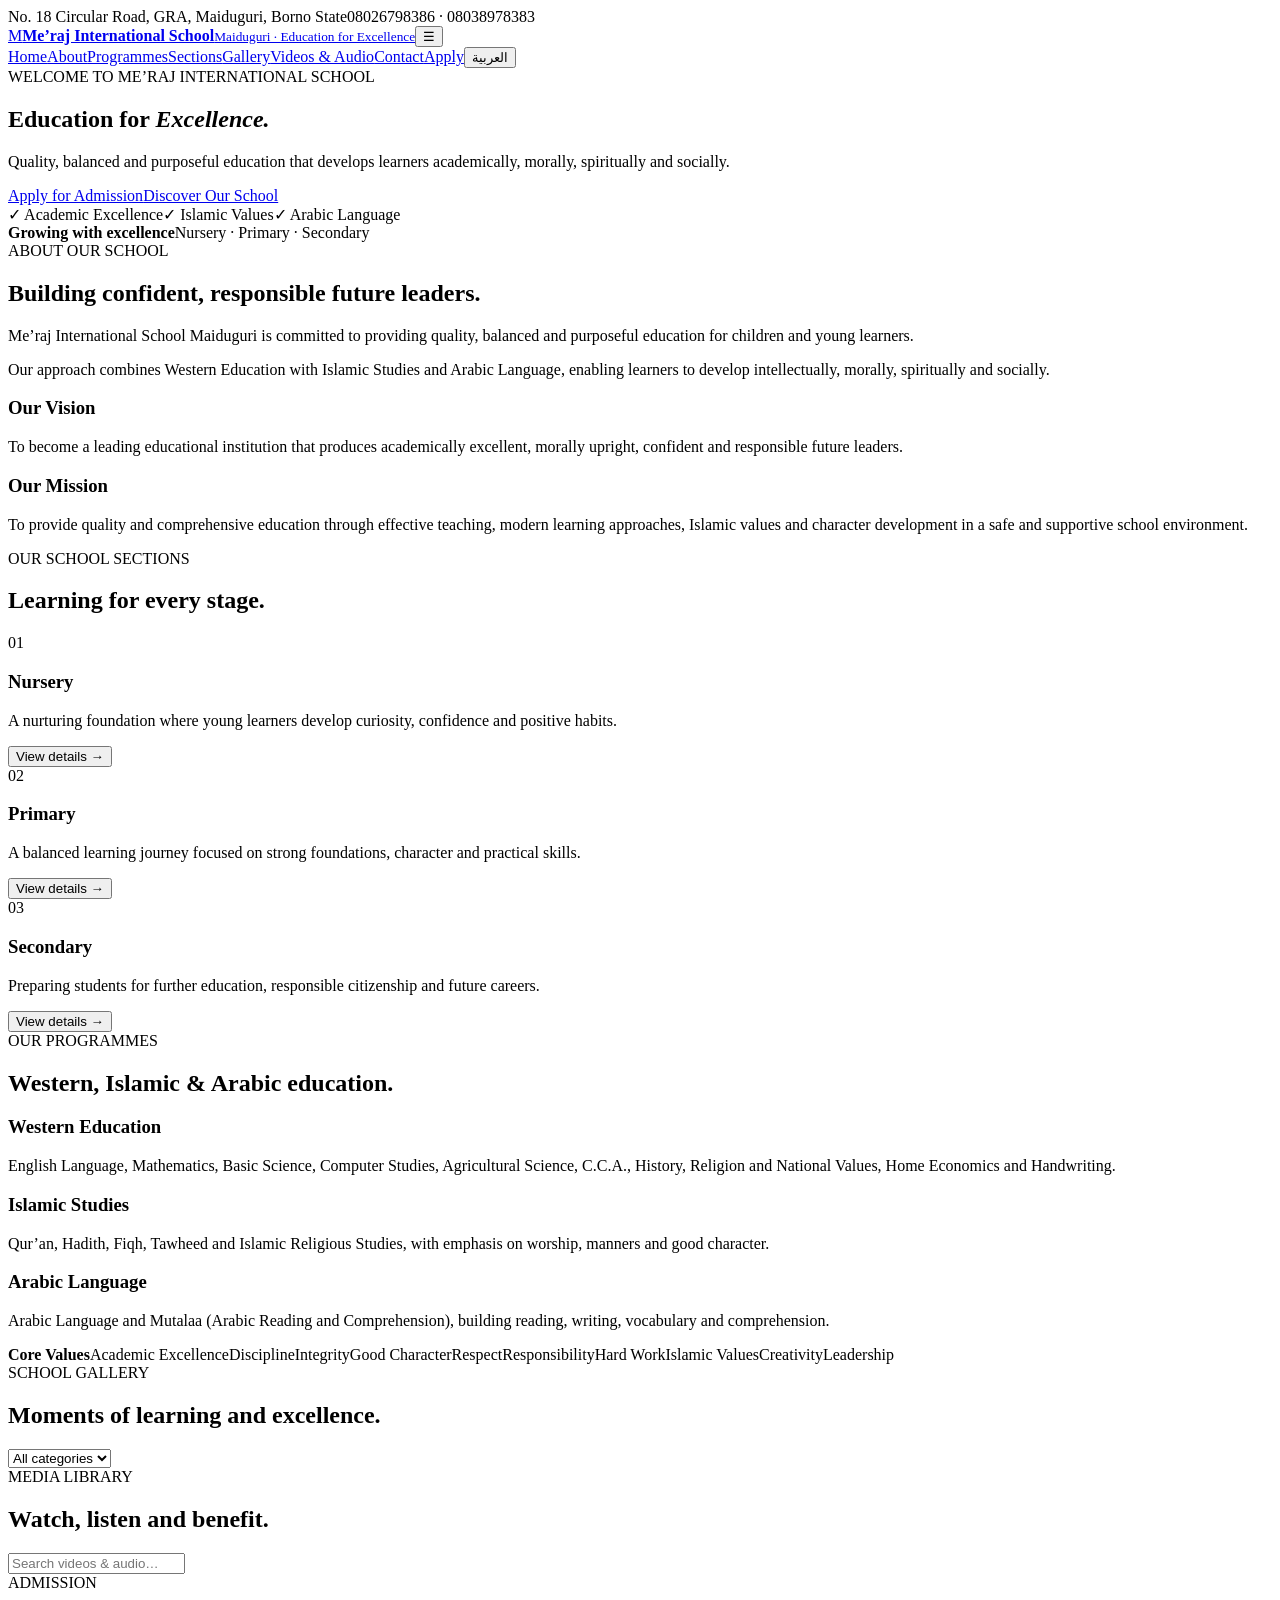
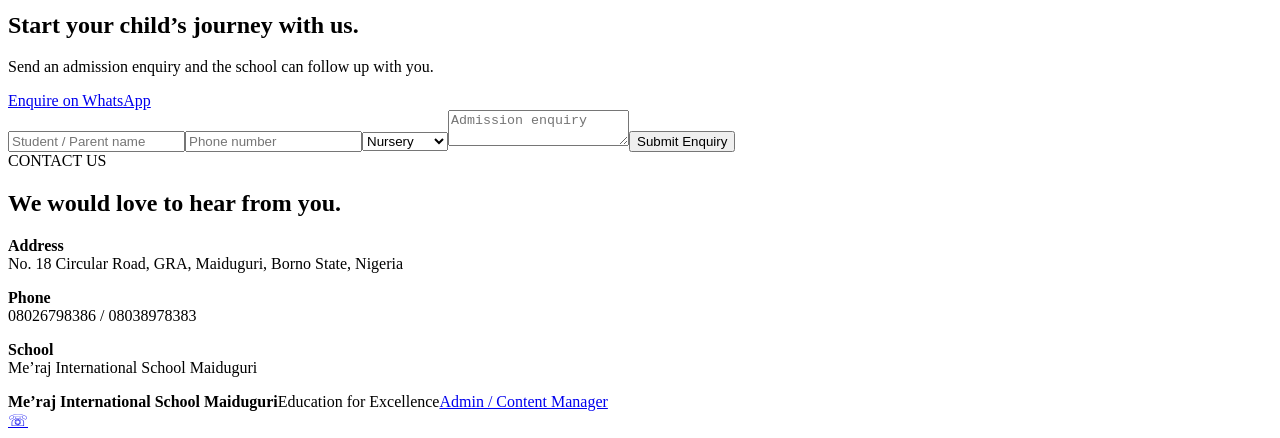
==== index.html @ f5d709a3 "Add files via upload" ====
<!doctype html><html lang="en"><head><meta charset="utf-8"><meta name="viewport" content="width=device-width,initial-scale=1"><meta name="description" content="Me’raj International School Maiduguri — Education for Excellence. Nursery, Primary and Secondary education with Western Education, Islamic Studies and Arabic Language."><meta name="theme-color" content="#0b2a4a"><title>Me’raj International School Maiduguri | Education for Excellence</title><link rel="stylesheet" href="assets/css/style.css"></head><body>
<header class="site-header"><div class="topbar"><div class="container topbar-inner"><span>No. 18 Circular Road, GRA, Maiduguri, Borno State</span><span>08026798386 · 08038978383</span></div></div><nav class="nav container"><a class="brand" href="#home"><span class="brand-mark" id="logoMark">M</span><span><b>Me’raj International School</b><small>Maiduguri · Education for Excellence</small></span></a><button class="menu" aria-label="Menu">☰</button><div class="links"><a href="#home">Home</a><a href="#about">About</a><a href="#programmes">Programmes</a><a href="#sections">Sections</a><a href="#gallery">Gallery</a><a href="#media">Videos & Audio</a><a href="#contact">Contact</a><a class="apply" href="#admission">Apply</a><button id="langBtn" class="lang">العربية</button></div></nav></header>
<main>
<section id="home" class="hero"><div class="container hero-grid"><div><span class="eyebrow">WELCOME TO ME’RAJ INTERNATIONAL SCHOOL</span><h1>Education for <em>Excellence.</em></h1><p>Quality, balanced and purposeful education that develops learners academically, morally, spiritually and socially.</p><div class="hero-actions"><a class="btn primary" href="#admission">Apply for Admission</a><a class="btn ghost" href="#about">Discover Our School</a></div><div class="trust"><span>✓ Academic Excellence</span><span>✓ Islamic Values</span><span>✓ Arabic Language</span></div></div><div class="hero-card"><img src="assets/images/school-anniversary.jpg" alt="Me’raj International School" onerror="this.style.display='none'"><div class="hero-card-bottom"><b>Growing with excellence</b><span>Nursery · Primary · Secondary</span></div></div></div></section>
<section id="about" class="section"><div class="container two"><div><span class="eyebrow">ABOUT OUR SCHOOL</span><h2>Building confident, responsible future leaders.</h2><p>Me’raj International School Maiduguri is committed to providing quality, balanced and purposeful education for children and young learners.</p><p>Our approach combines Western Education with Islamic Studies and Arabic Language, enabling learners to develop intellectually, morally, spiritually and socially.</p></div><div class="info-card"><h3>Our Vision</h3><p>To become a leading educational institution that produces academically excellent, morally upright, confident and responsible future leaders.</p><h3>Our Mission</h3><p>To provide quality and comprehensive education through effective teaching, modern learning approaches, Islamic values and character development in a safe and supportive school environment.</p></div></div></section>
<section id="sections" class="section tinted"><div class="container"><span class="eyebrow">OUR SCHOOL SECTIONS</span><h2>Learning for every stage.</h2><div class="cards"><article><span class="num">01</span><h3>Nursery</h3><p>A nurturing foundation where young learners develop curiosity, confidence and positive habits.</p><button class="textbtn" onclick="openSection('Nursery')">View details →</button></article><article><span class="num">02</span><h3>Primary</h3><p>A balanced learning journey focused on strong foundations, character and practical skills.</p><button class="textbtn" onclick="openSection('Primary')">View details →</button></article><article><span class="num">03</span><h3>Secondary</h3><p>Preparing students for further education, responsible citizenship and future careers.</p><button class="textbtn" onclick="openSection('Secondary')">View details →</button></article></div></div></section>
<section id="programmes" class="section"><div class="container"><span class="eyebrow">OUR PROGRAMMES</span><h2>Western, Islamic & Arabic education.</h2><div class="programme-grid"><div><h3>Western Education</h3><p>English Language, Mathematics, Basic Science, Computer Studies, Agricultural Science, C.C.A., History, Religion and National Values, Home Economics and Handwriting.</p></div><div><h3>Islamic Studies</h3><p>Qur’an, Hadith, Fiqh, Tawheed and Islamic Religious Studies, with emphasis on worship, manners and good character.</p></div><div><h3>Arabic Language</h3><p>Arabic Language and Mutalaa (Arabic Reading and Comprehension), building reading, writing, vocabulary and comprehension.</p></div></div><div class="values"><b>Core Values</b><span>Academic Excellence</span><span>Discipline</span><span>Integrity</span><span>Good Character</span><span>Respect</span><span>Responsibility</span><span>Hard Work</span><span>Islamic Values</span><span>Creativity</span><span>Leadership</span></div></div></section>
<section id="gallery" class="section tinted"><div class="container"><div class="section-head"><div><span class="eyebrow">SCHOOL GALLERY</span><h2>Moments of learning and excellence.</h2></div><select id="galleryFilter"><option value="all">All categories</option><option value="events">Events</option><option value="academic">Academic</option><option value="islamic">Islamic</option></select></div><div id="galleryGrid" class="gallery"></div></div></section>
<section id="media" class="section"><div class="container"><div class="section-head"><div><span class="eyebrow">MEDIA LIBRARY</span><h2>Watch, listen and benefit.</h2></div><input id="mediaSearch" class="search" placeholder="Search videos & audio…"></div><div id="mediaGrid" class="media-grid"></div></div></section>
<section id="admission" class="section dark"><div class="container two"><div><span class="eyebrow light">ADMISSION</span><h2>Start your child’s journey with us.</h2><p>Send an admission enquiry and the school can follow up with you.</p><a class="btn lightbtn" href="https://wa.me/2348026798386?text=Assalamu%20alaikum%2C%20I%20would%20like%20to%20enquire%20about%20admission%20at%20Me%E2%80%99raj%20International%20School." target="_blank">Enquire on WhatsApp</a></div><form id="admissionForm"><input required name="name" placeholder="Student / Parent name"><input required name="phone" placeholder="Phone number"><select name="section"><option>Nursery</option><option>Primary</option><option>Secondary</option></select><textarea name="message" placeholder="Admission enquiry"></textarea><button class="btn primary" type="submit">Submit Enquiry</button><small id="formMsg"></small></form></div></section>
<section id="contact" class="section"><div class="container contact"><div><span class="eyebrow">CONTACT US</span><h2>We would love to hear from you.</h2></div><div class="contact-box"><p><b>Address</b><br>No. 18 Circular Road, GRA, Maiduguri, Borno State, Nigeria</p><p><b>Phone</b><br>08026798386 / 08038978383</p><p><b>School</b><br>Me’raj International School Maiduguri</p></div></div></section>
</main><footer><div class="container"><b>Me’raj International School Maiduguri</b><span>Education for Excellence</span><a href="admin.html">Admin / Content Manager</a></div></footer><a class="wa" href="https://wa.me/2348026798386" target="_blank" aria-label="WhatsApp">☏</a><dialog id="sectionDialog"><div id="sectionContent"></div><button onclick="sectionDialog.close()">Close</button></dialog><script src="assets/js/app.js"></script></body></html>
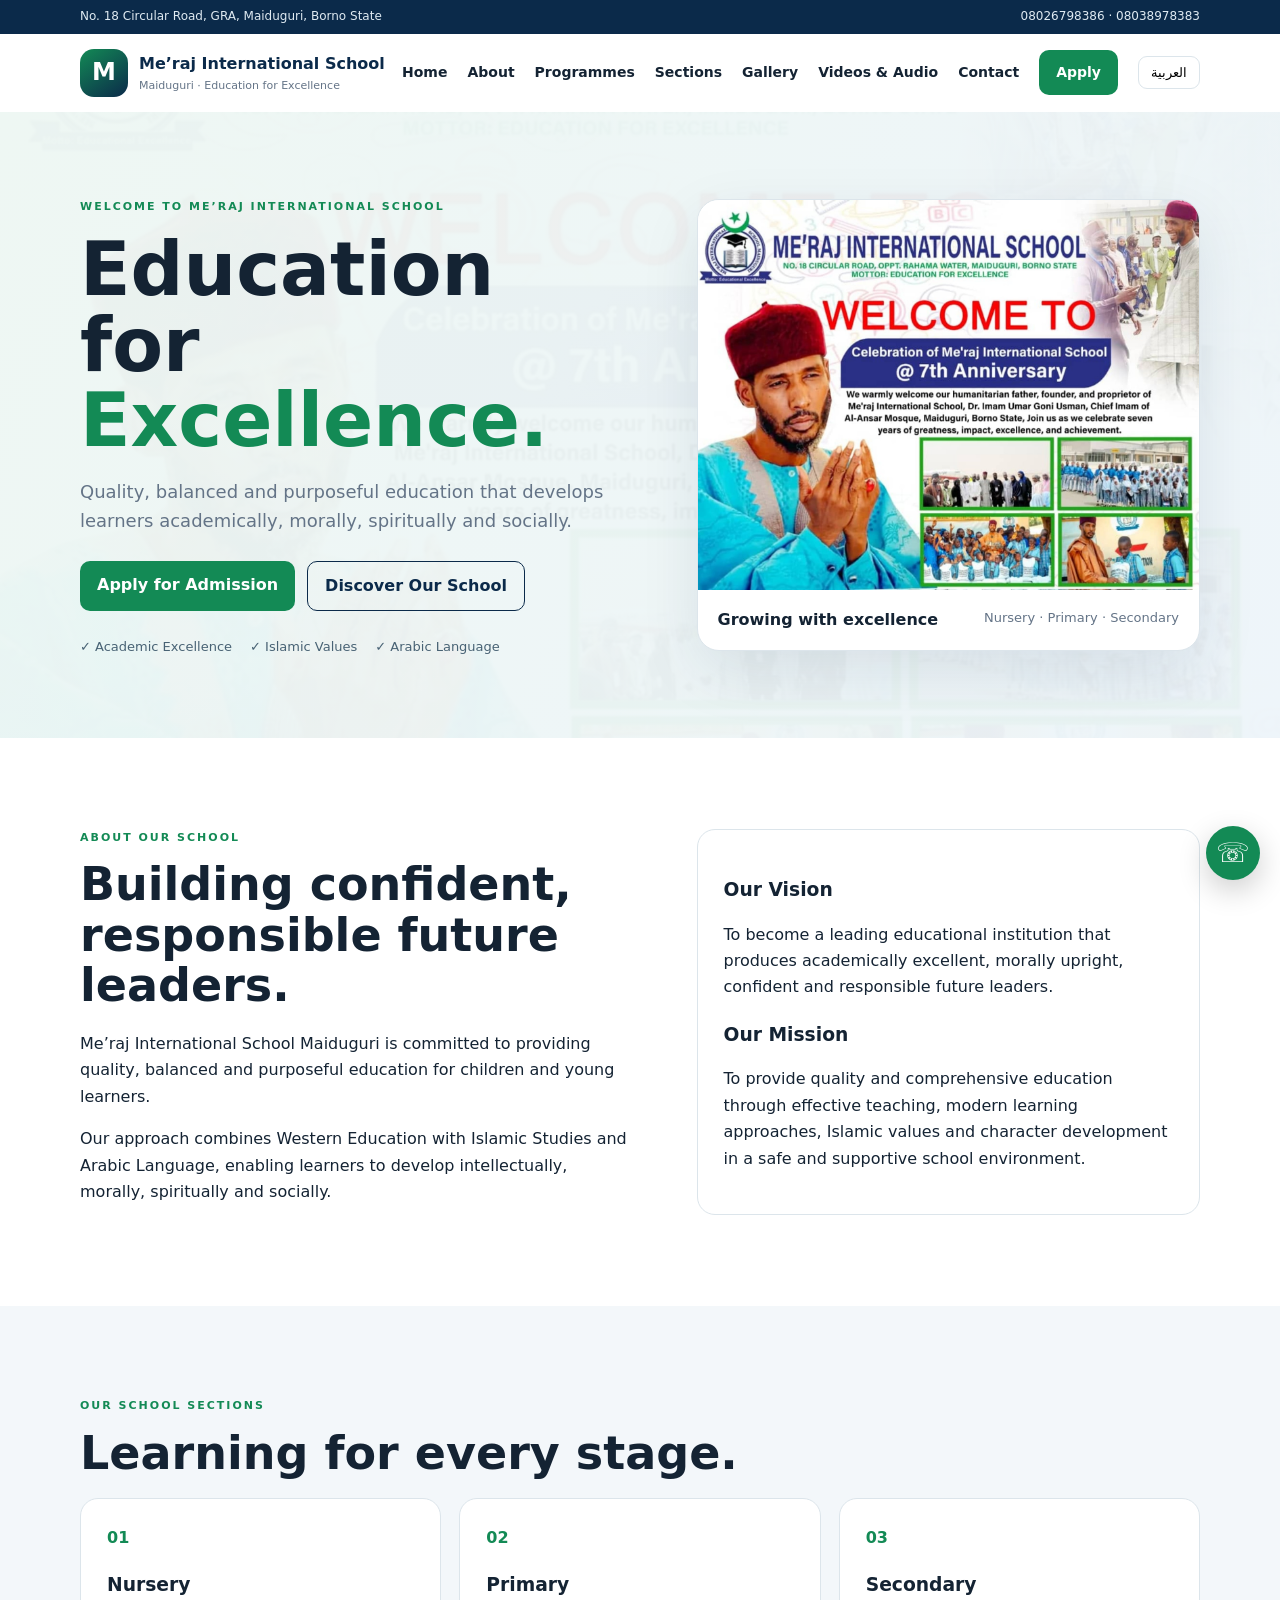
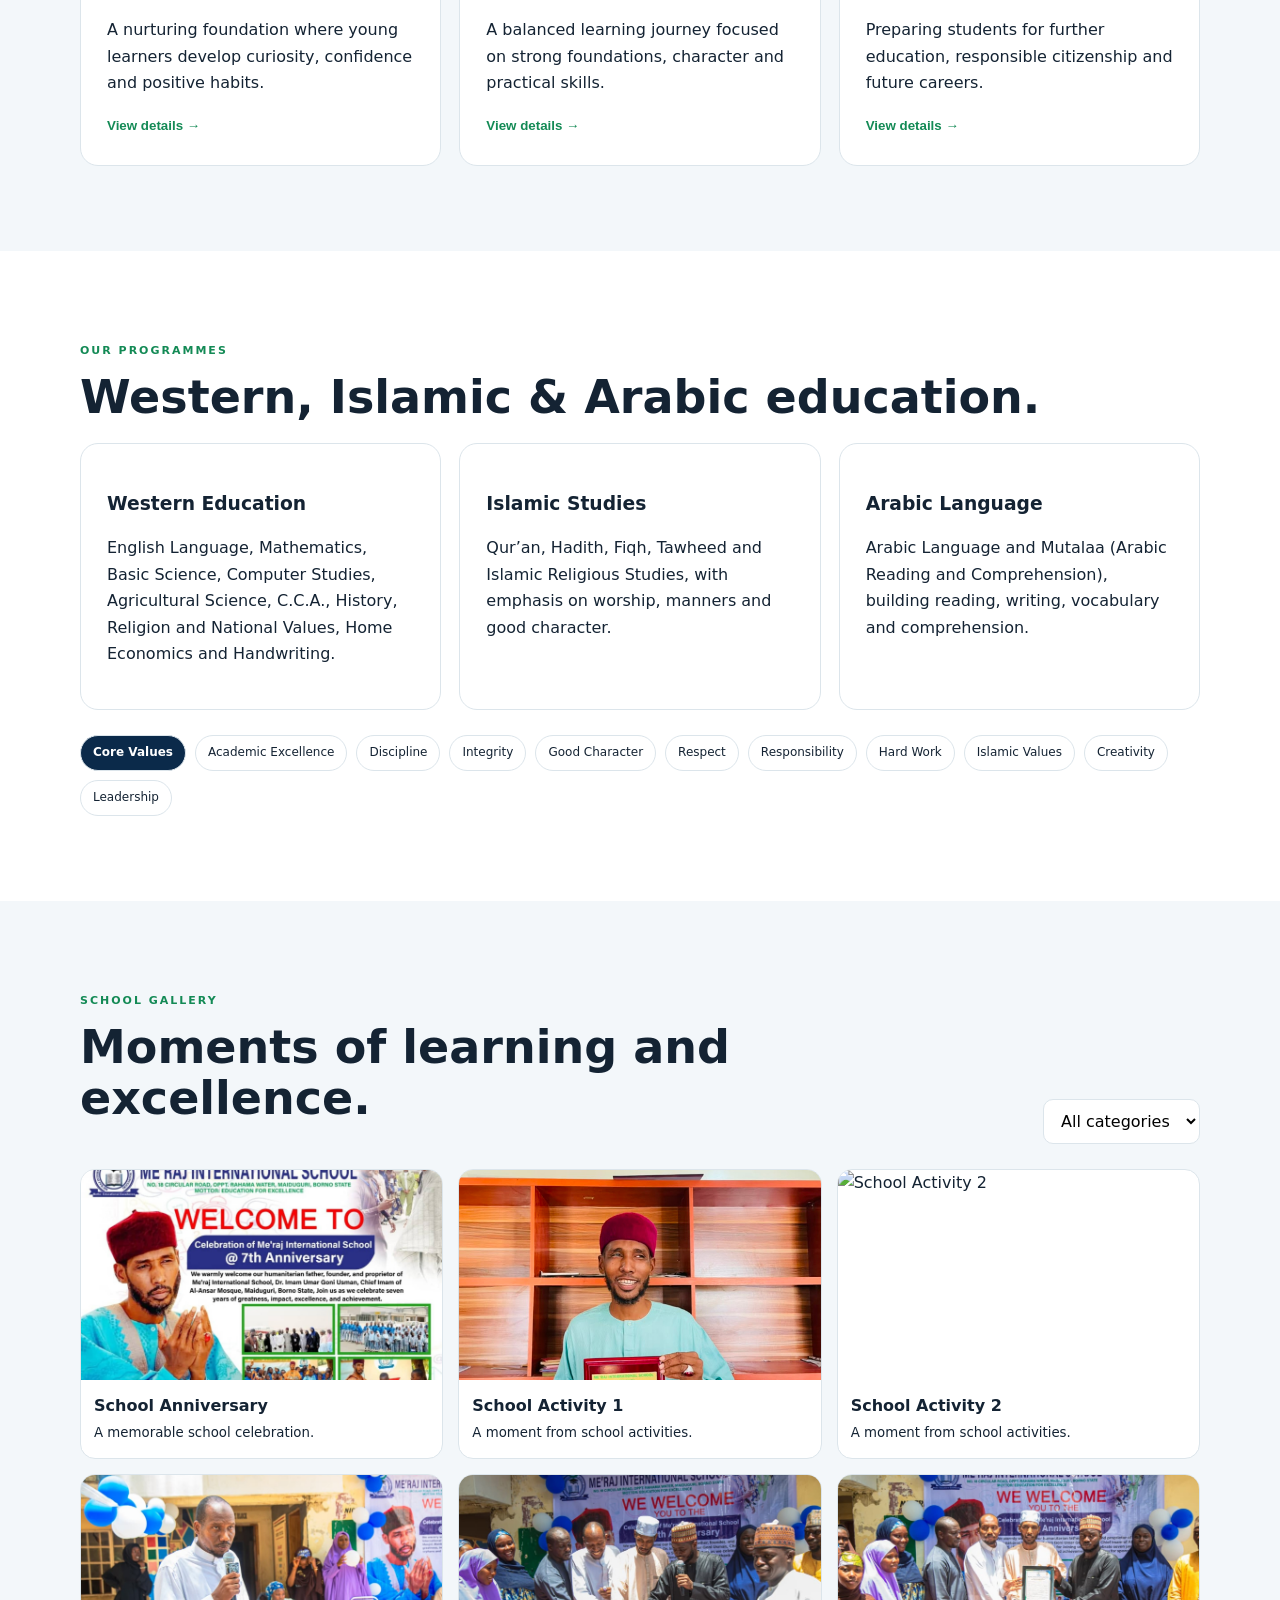
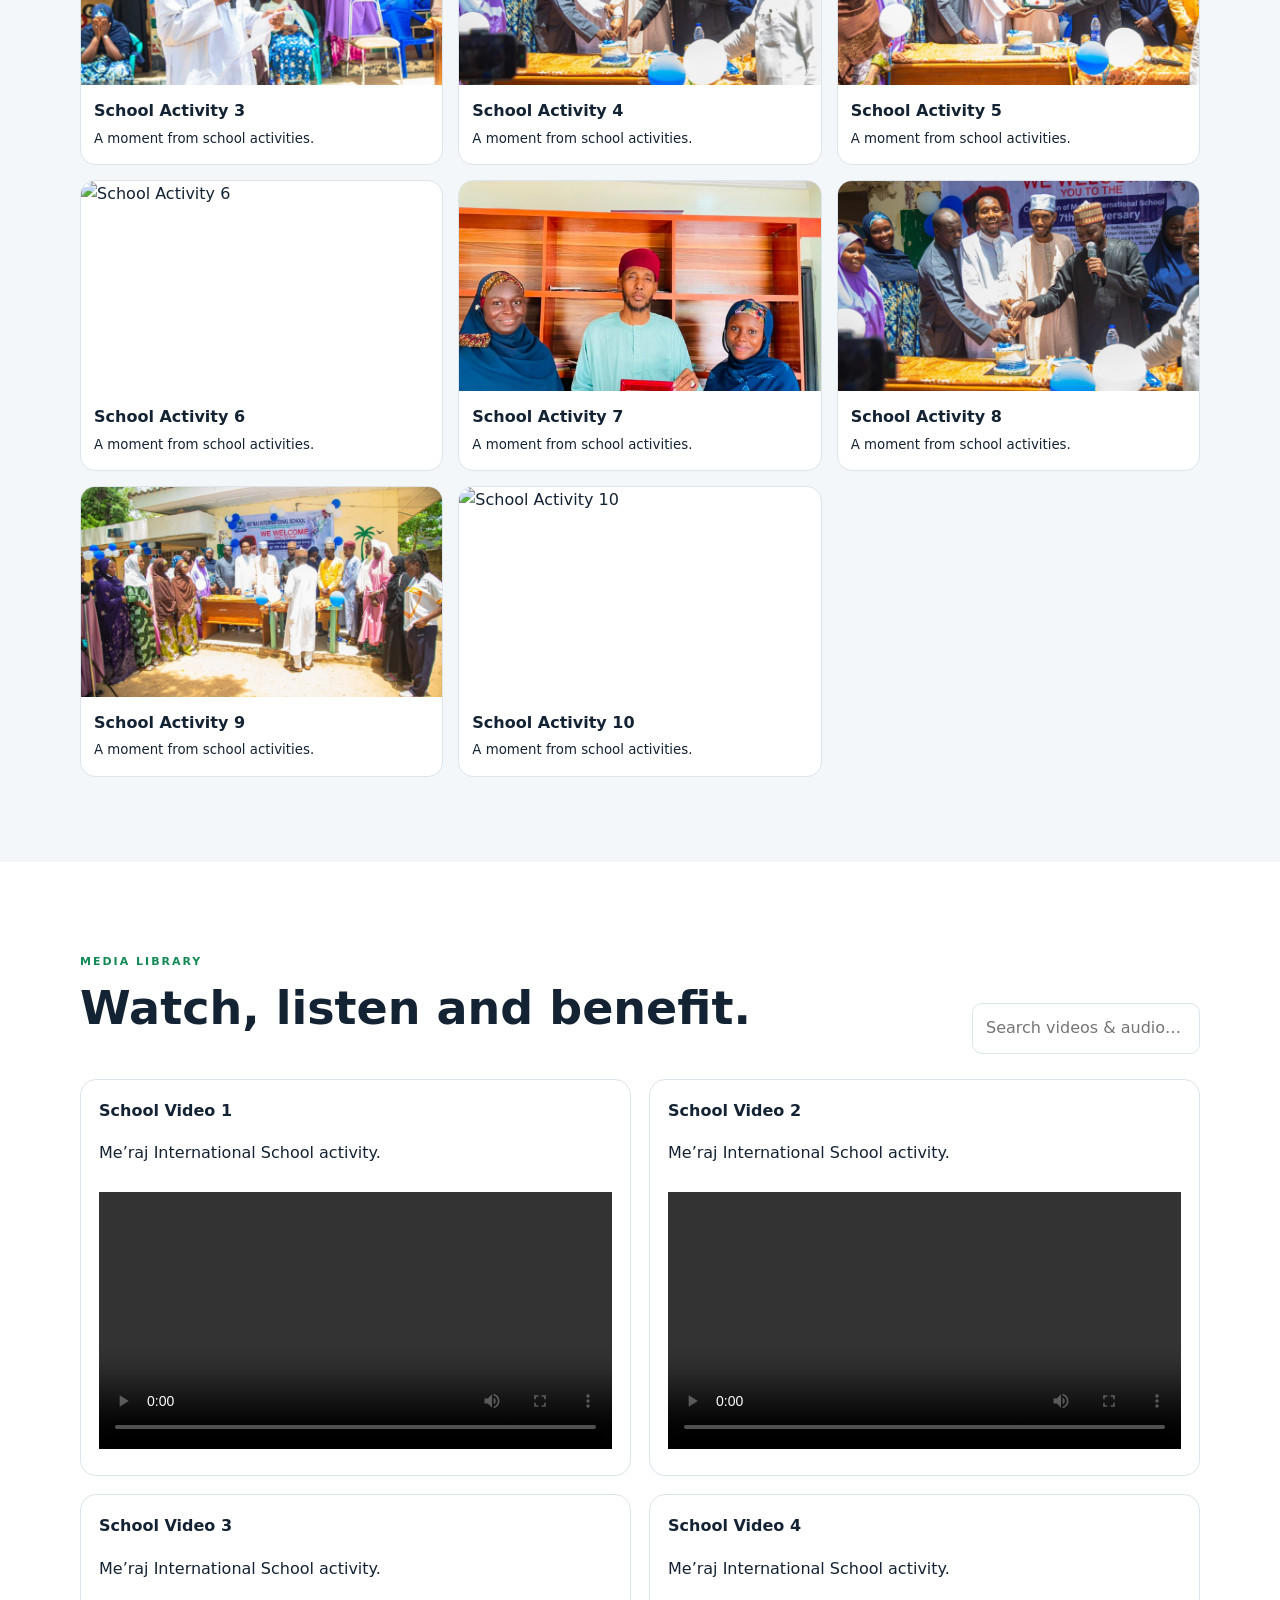
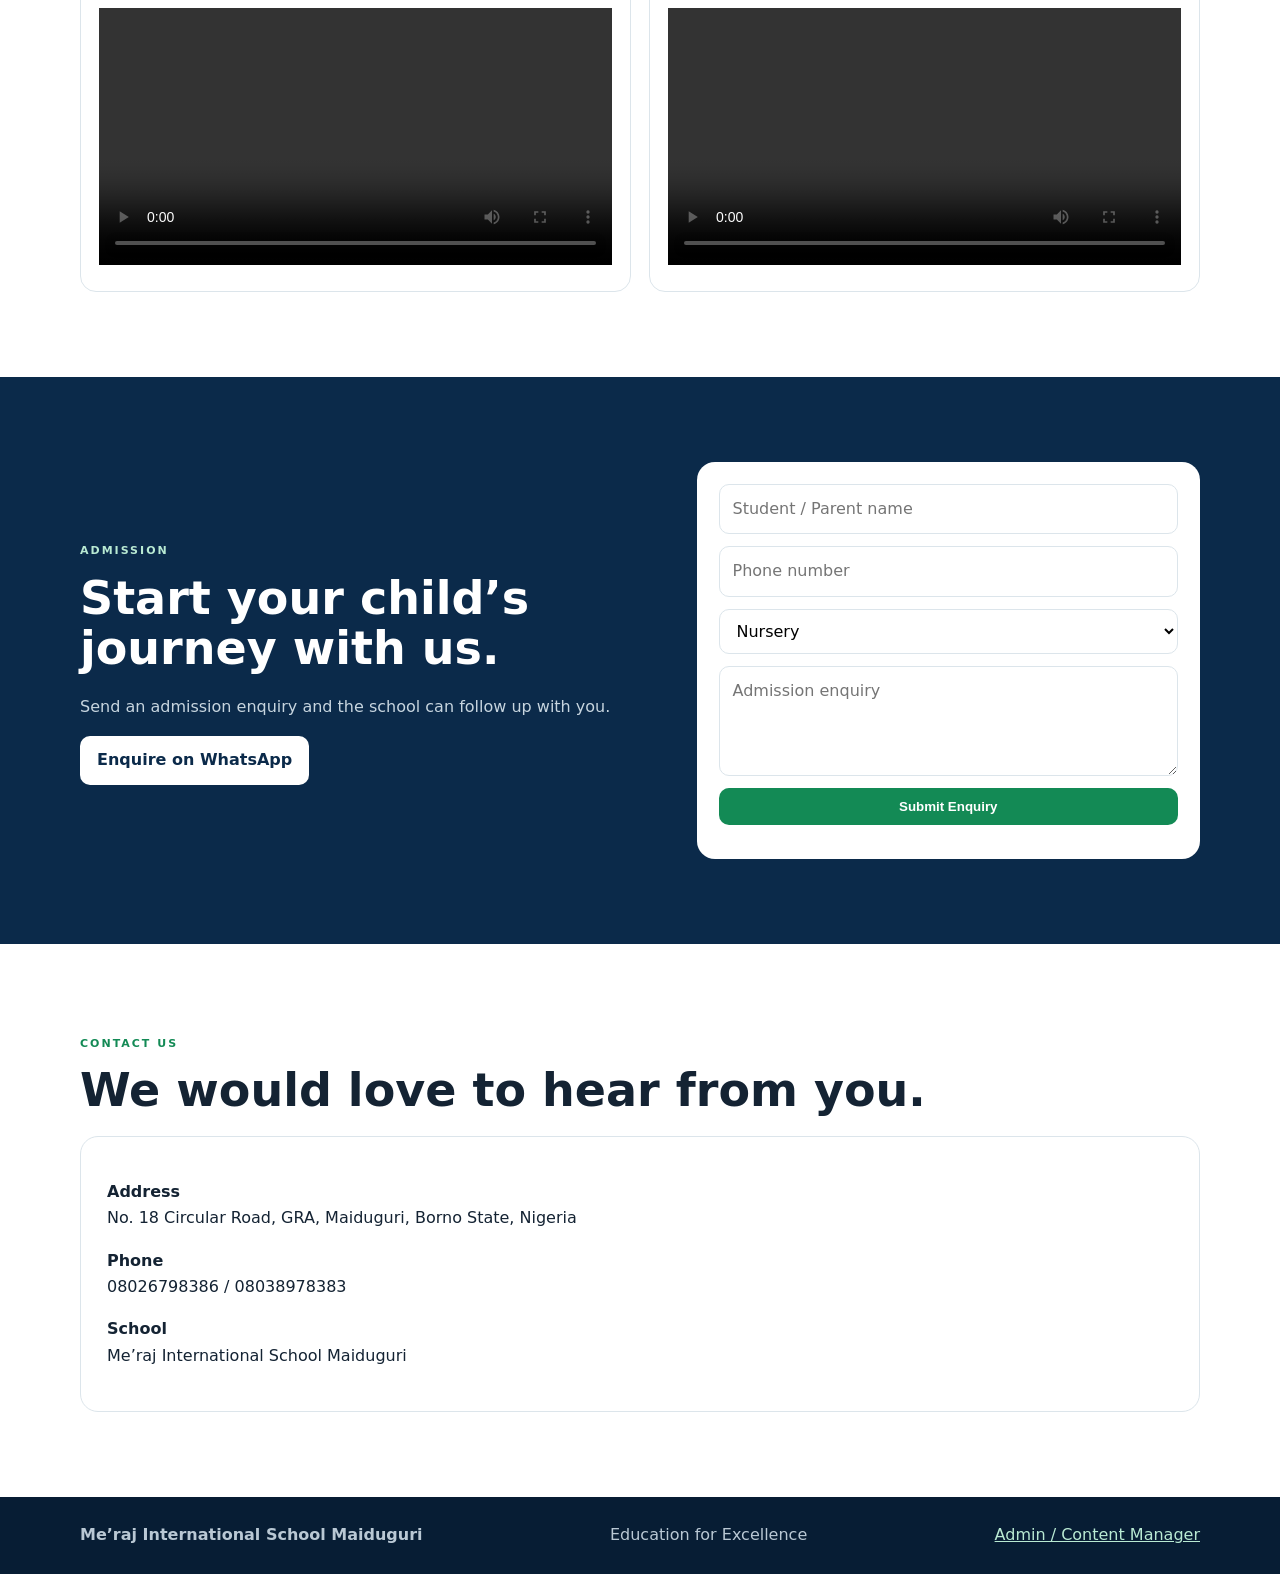
==== commit 9f456665: "Add files via upload" ====
--- a/index.html
+++ b/index.html
@@ -1,7 +1,7 @@
-<!doctype html><html lang="en"><head><meta charset="utf-8"><meta name="viewport" content="width=device-width,initial-scale=1"><meta name="description" content="Me’raj International School Maiduguri — Education for Excellence. Nursery, Primary and Secondary education with Western Education, Islamic Studies and Arabic Language."><meta name="theme-color" content="#0b2a4a"><title>Me’raj International School Maiduguri | Education for Excellence</title><link rel="stylesheet" href="assets/css/style.css"></head><body>
+<!doctype html><html lang="en"><head><meta charset="utf-8"><meta name="viewport" content="width=device-width,initial-scale=1"><meta name="description" content="Me’raj International School Maiduguri — Education for Excellence. Nursery, Primary and Secondary education with Western Education, Islamic Studies and Arabic Language."><meta name="theme-color" content="#0b2a4a"><title>Me’raj International School Maiduguri | Education for Excellence</title><link rel="stylesheet" href="style.css"></head><body>
 <header class="site-header"><div class="topbar"><div class="container topbar-inner"><span>No. 18 Circular Road, GRA, Maiduguri, Borno State</span><span>08026798386 · 08038978383</span></div></div><nav class="nav container"><a class="brand" href="#home"><span class="brand-mark" id="logoMark">M</span><span><b>Me’raj International School</b><small>Maiduguri · Education for Excellence</small></span></a><button class="menu" aria-label="Menu">☰</button><div class="links"><a href="#home">Home</a><a href="#about">About</a><a href="#programmes">Programmes</a><a href="#sections">Sections</a><a href="#gallery">Gallery</a><a href="#media">Videos & Audio</a><a href="#contact">Contact</a><a class="apply" href="#admission">Apply</a><button id="langBtn" class="lang">العربية</button></div></nav></header>
 <main>
-<section id="home" class="hero"><div class="container hero-grid"><div><span class="eyebrow">WELCOME TO ME’RAJ INTERNATIONAL SCHOOL</span><h1>Education for <em>Excellence.</em></h1><p>Quality, balanced and purposeful education that develops learners academically, morally, spiritually and socially.</p><div class="hero-actions"><a class="btn primary" href="#admission">Apply for Admission</a><a class="btn ghost" href="#about">Discover Our School</a></div><div class="trust"><span>✓ Academic Excellence</span><span>✓ Islamic Values</span><span>✓ Arabic Language</span></div></div><div class="hero-card"><img src="assets/images/school-anniversary.jpg" alt="Me’raj International School" onerror="this.style.display='none'"><div class="hero-card-bottom"><b>Growing with excellence</b><span>Nursery · Primary · Secondary</span></div></div></div></section>
+<section id="home" class="hero"><div class="hero-bg hero-bg-a" aria-hidden="true"></div><div class="hero-bg hero-bg-b" aria-hidden="true"></div><div class="container hero-grid"><div><span class="eyebrow">WELCOME TO ME’RAJ INTERNATIONAL SCHOOL</span><h1>Education for <em>Excellence.</em></h1><p>Quality, balanced and purposeful education that develops learners academically, morally, spiritually and socially.</p><div class="hero-actions"><a class="btn primary" href="#admission">Apply for Admission</a><a class="btn ghost" href="#about">Discover Our School</a></div><div class="trust"><span>✓ Academic Excellence</span><span>✓ Islamic Values</span><span>✓ Arabic Language</span></div></div><div class="hero-card"><img src="assets/images/school-anniversary.jpg" alt="Me’raj International School" onerror="this.style.display='none'"><div class="hero-card-bottom"><b>Growing with excellence</b><span>Nursery · Primary · Secondary</span></div></div></div></section>
 <section id="about" class="section"><div class="container two"><div><span class="eyebrow">ABOUT OUR SCHOOL</span><h2>Building confident, responsible future leaders.</h2><p>Me’raj International School Maiduguri is committed to providing quality, balanced and purposeful education for children and young learners.</p><p>Our approach combines Western Education with Islamic Studies and Arabic Language, enabling learners to develop intellectually, morally, spiritually and socially.</p></div><div class="info-card"><h3>Our Vision</h3><p>To become a leading educational institution that produces academically excellent, morally upright, confident and responsible future leaders.</p><h3>Our Mission</h3><p>To provide quality and comprehensive education through effective teaching, modern learning approaches, Islamic values and character development in a safe and supportive school environment.</p></div></div></section>
 <section id="sections" class="section tinted"><div class="container"><span class="eyebrow">OUR SCHOOL SECTIONS</span><h2>Learning for every stage.</h2><div class="cards"><article><span class="num">01</span><h3>Nursery</h3><p>A nurturing foundation where young learners develop curiosity, confidence and positive habits.</p><button class="textbtn" onclick="openSection('Nursery')">View details →</button></article><article><span class="num">02</span><h3>Primary</h3><p>A balanced learning journey focused on strong foundations, character and practical skills.</p><button class="textbtn" onclick="openSection('Primary')">View details →</button></article><article><span class="num">03</span><h3>Secondary</h3><p>Preparing students for further education, responsible citizenship and future careers.</p><button class="textbtn" onclick="openSection('Secondary')">View details →</button></article></div></div></section>
 <section id="programmes" class="section"><div class="container"><span class="eyebrow">OUR PROGRAMMES</span><h2>Western, Islamic & Arabic education.</h2><div class="programme-grid"><div><h3>Western Education</h3><p>English Language, Mathematics, Basic Science, Computer Studies, Agricultural Science, C.C.A., History, Religion and National Values, Home Economics and Handwriting.</p></div><div><h3>Islamic Studies</h3><p>Qur’an, Hadith, Fiqh, Tawheed and Islamic Religious Studies, with emphasis on worship, manners and good character.</p></div><div><h3>Arabic Language</h3><p>Arabic Language and Mutalaa (Arabic Reading and Comprehension), building reading, writing, vocabulary and comprehension.</p></div></div><div class="values"><b>Core Values</b><span>Academic Excellence</span><span>Discipline</span><span>Integrity</span><span>Good Character</span><span>Respect</span><span>Responsibility</span><span>Hard Work</span><span>Islamic Values</span><span>Creativity</span><span>Leadership</span></div></div></section>
@@ -9,4 +9,4 @@
 <section id="media" class="section"><div class="container"><div class="section-head"><div><span class="eyebrow">MEDIA LIBRARY</span><h2>Watch, listen and benefit.</h2></div><input id="mediaSearch" class="search" placeholder="Search videos & audio…"></div><div id="mediaGrid" class="media-grid"></div></div></section>
 <section id="admission" class="section dark"><div class="container two"><div><span class="eyebrow light">ADMISSION</span><h2>Start your child’s journey with us.</h2><p>Send an admission enquiry and the school can follow up with you.</p><a class="btn lightbtn" href="https://wa.me/2348026798386?text=Assalamu%20alaikum%2C%20I%20would%20like%20to%20enquire%20about%20admission%20at%20Me%E2%80%99raj%20International%20School." target="_blank">Enquire on WhatsApp</a></div><form id="admissionForm"><input required name="name" placeholder="Student / Parent name"><input required name="phone" placeholder="Phone number"><select name="section"><option>Nursery</option><option>Primary</option><option>Secondary</option></select><textarea name="message" placeholder="Admission enquiry"></textarea><button class="btn primary" type="submit">Submit Enquiry</button><small id="formMsg"></small></form></div></section>
 <section id="contact" class="section"><div class="container contact"><div><span class="eyebrow">CONTACT US</span><h2>We would love to hear from you.</h2></div><div class="contact-box"><p><b>Address</b><br>No. 18 Circular Road, GRA, Maiduguri, Borno State, Nigeria</p><p><b>Phone</b><br>08026798386 / 08038978383</p><p><b>School</b><br>Me’raj International School Maiduguri</p></div></div></section>
-</main><footer><div class="container"><b>Me’raj International School Maiduguri</b><span>Education for Excellence</span><a href="admin.html">Admin / Content Manager</a></div></footer><a class="wa" href="https://wa.me/2348026798386" target="_blank" aria-label="WhatsApp">☏</a><dialog id="sectionDialog"><div id="sectionContent"></div><button onclick="sectionDialog.close()">Close</button></dialog><script src="assets/js/app.js"></script></body></html>
+</main><footer><div class="container"><b>Me’raj International School Maiduguri</b><span>Education for Excellence</span><a href="admin.html">Admin / Content Manager</a></div></footer><a class="wa" href="https://wa.me/2348026798386" target="_blank" aria-label="WhatsApp">☏</a><dialog id="sectionDialog"><div id="sectionContent"></div><button onclick="sectionDialog.close()">Close</button></dialog><script src="app.js"></script></body></html>
--- a/style.css
+++ b/style.css
@@ -0,0 +1 @@
+:root{--navy:#0b2a4a;--blue:#145a8d;--green:#138a55;--gold:#d6ad4d;--ink:#142333;--muted:#647487;--soft:#f3f7fa;--line:#dce5eb}*{box-sizing:border-box}html{scroll-behavior:smooth}body{margin:0;font-family:Inter,system-ui,-apple-system,Segoe UI,sans-serif;color:var(--ink);line-height:1.65}.container{width:min(1120px,92%);margin:auto}.topbar{background:var(--navy);color:#dfeaf2;font-size:12px}.topbar-inner{display:flex;justify-content:space-between;padding:7px 0}.nav{min-height:78px;display:flex;align-items:center;justify-content:space-between}.brand{display:flex;gap:11px;align-items:center;color:var(--navy);text-decoration:none}.brand-mark{width:48px;height:48px;border-radius:14px;background:linear-gradient(145deg,var(--green),var(--navy));color:#fff;display:grid;place-items:center;font-size:24px;font-weight:800}.brand small{display:block;color:var(--muted);font-size:11px}.links{display:flex;align-items:center;gap:20px}.links a{color:var(--ink);text-decoration:none;font-size:14px;font-weight:650}.apply,.primary{background:var(--green)!important;color:#fff!important}.apply,.btn{border:0;border-radius:10px;padding:11px 17px!important}.lang{border:1px solid var(--line);background:white;border-radius:9px;padding:8px 12px}.menu{display:none;background:none;border:0;font-size:27px}.hero{position:relative;isolation:isolate;overflow:hidden;background:linear-gradient(120deg,#eef7f3,#eef5fa);padding:80px 0}.hero-bg{position:absolute;inset:0;background-position:center;background-size:cover;background-repeat:no-repeat;opacity:0;z-index:-2;transition:opacity 1.5s ease-in-out}.hero-bg::after{content:"";position:absolute;inset:0;background:linear-gradient(120deg,rgba(238,247,243,.94),rgba(238,245,250,.88))}.hero-bg.active{opacity:.28}.hero-grid{position:relative;z-index:1}.hero-grid,.two{display:grid;grid-template-columns:1.05fr .95fr;gap:60px;align-items:center}.eyebrow{font-size:11px;letter-spacing:2px;font-weight:800;color:var(--green)}h1{font-size:clamp(45px,6vw,74px);line-height:1.02;margin:14px 0}h1 em{color:var(--green);font-style:normal}h2{font-size:clamp(30px,4vw,46px);line-height:1.1;margin:10px 0 20px}h3{margin-bottom:8px}.hero p{font-size:18px;color:var(--muted);max-width:650px}.hero-actions{display:flex;gap:12px;margin:25px 0}.btn{text-decoration:none;display:inline-block;font-weight:750;cursor:pointer}.ghost{border:1px solid var(--navy);color:var(--navy)}.trust{display:flex;gap:18px;flex-wrap:wrap;color:#486274;font-size:13px}.hero-card{background:#fff;border-radius:22px;overflow:hidden;box-shadow:0 20px 60px #0b2a4a18;border:1px solid var(--line)}.hero-card img{display:block;width:100%;height:390px;object-fit:cover}.hero-card-bottom{padding:17px 20px;display:flex;justify-content:space-between;gap:15px}.hero-card-bottom span{color:var(--muted);font-size:13px}.section{padding:85px 0}.tinted{background:var(--soft)}.info-card,.cards article,.programme-grid>div,.contact-box{border:1px solid var(--line);border-radius:18px;padding:26px;background:#fff}.cards{display:grid;grid-template-columns:repeat(3,1fr);gap:18px}.num{color:var(--green);font-weight:800}.textbtn{border:0;background:none;padding:0;color:var(--green);font-weight:800;cursor:pointer}.programme-grid{display:grid;grid-template-columns:repeat(3,1fr);gap:18px}.values{margin-top:25px;display:flex;gap:9px;flex-wrap:wrap}.values span,.values b{border:1px solid var(--line);border-radius:30px;padding:7px 12px;font-size:12px}.values b{background:var(--navy);color:#fff}.section-head{display:flex;justify-content:space-between;align-items:end;gap:20px;margin-bottom:25px}.gallery{display:grid;grid-template-columns:repeat(3,1fr);gap:15px}.gallery-item{background:#fff;border-radius:15px;overflow:hidden;border:1px solid var(--line)}.gallery-item img{width:100%;height:210px;object-fit:cover;display:block}.gallery-item div{padding:13px}.search,select,input,textarea{font:inherit;border:1px solid var(--line);border-radius:10px;padding:11px 13px;background:#fff}.media-grid{display:grid;grid-template-columns:repeat(2,1fr);gap:18px}.media-card{border:1px solid var(--line);border-radius:16px;padding:18px}.media-card video,.media-card audio{width:100%;margin-top:10px}.dark{background:var(--navy);color:#fff}.dark p{color:#c7d5df}.light{color:#b9ead3}.lightbtn{background:#fff;color:var(--navy)}form{display:grid;gap:12px;background:#fff;padding:22px;border-radius:18px}form textarea{min-height:110px}footer{background:#071d34;color:#b9c8d4;padding:25px}footer .container{display:flex;justify-content:space-between;gap:20px}footer a{color:#b9ead3}.wa{position:fixed;right:20px;bottom:20px;width:54px;height:54px;border-radius:50%;display:grid;place-items:center;background:var(--green);color:#fff;text-decoration:none;font-size:27px;box-shadow:0 10px 30px #0003}dialog{border:0;border-radius:18px;padding:25px;max-width:520px;box-shadow:0 20px 70px #0005}@media(max-width:850px){.links{display:none;position:absolute;top:78px;left:0;right:0;background:#fff;padding:18px 5%;flex-direction:column;align-items:stretch;box-shadow:0 15px 30px #0001;z-index:5}.links.open{display:flex}.menu{display:block}.hero{padding:55px 0}.hero-grid,.two{grid-template-columns:1fr;gap:30px}.hero-card img{height:280px}.cards,.programme-grid,.gallery{grid-template-columns:1fr}.media-grid{grid-template-columns:1fr}.topbar-inner{display:none}footer .container{flex-direction:column}.section{padding:60px 0}}
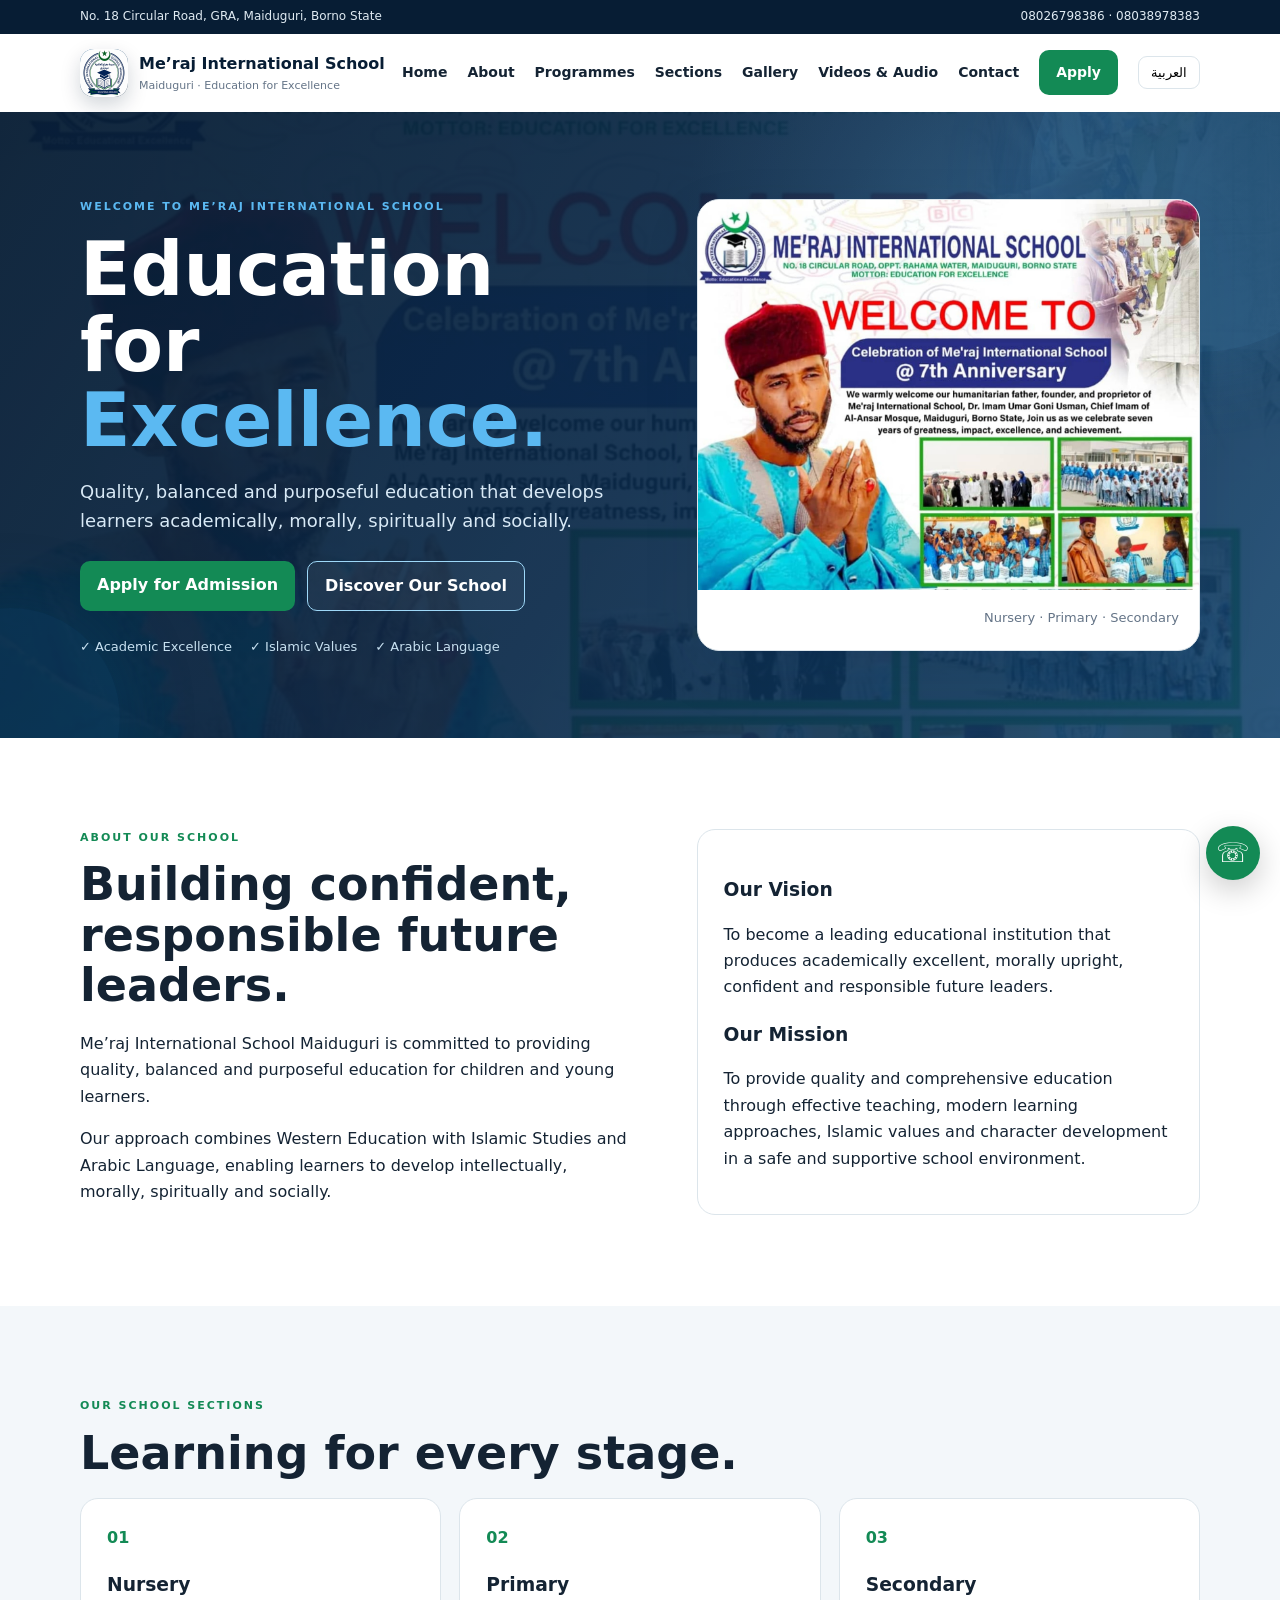
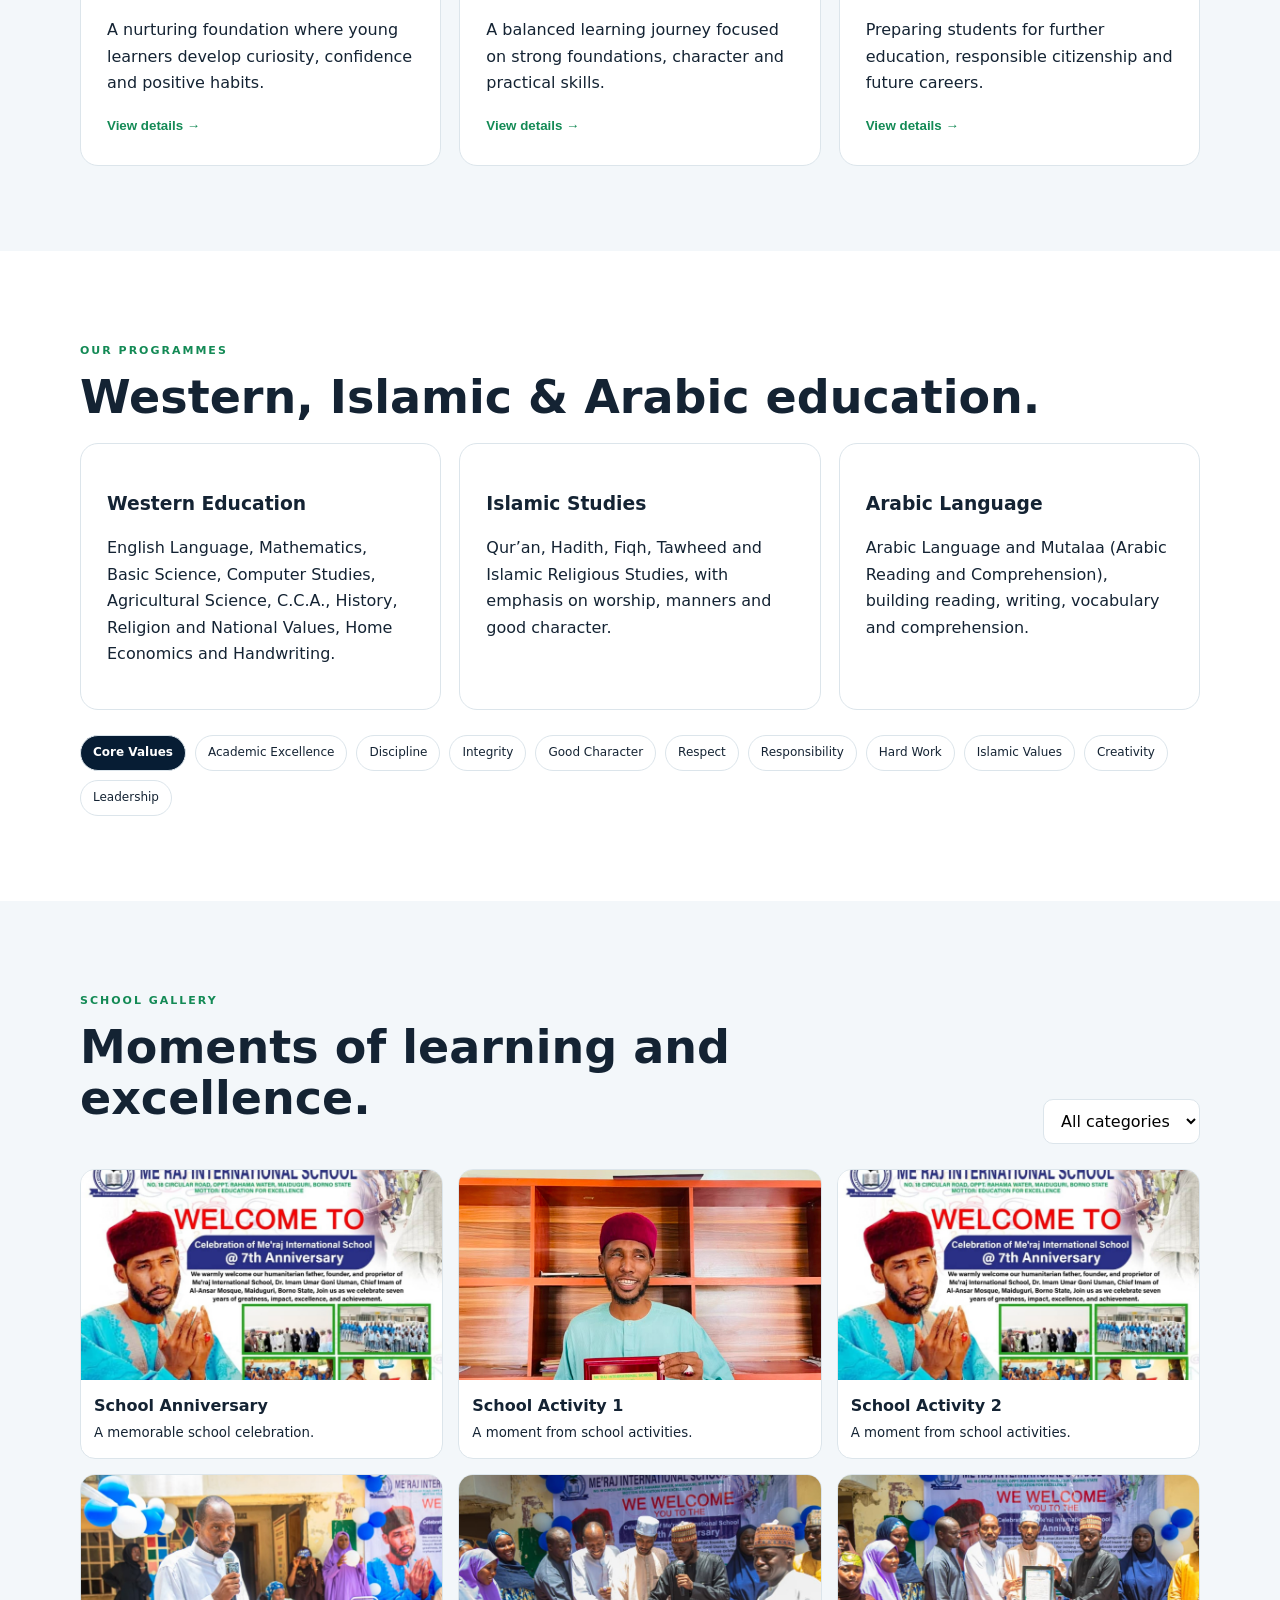
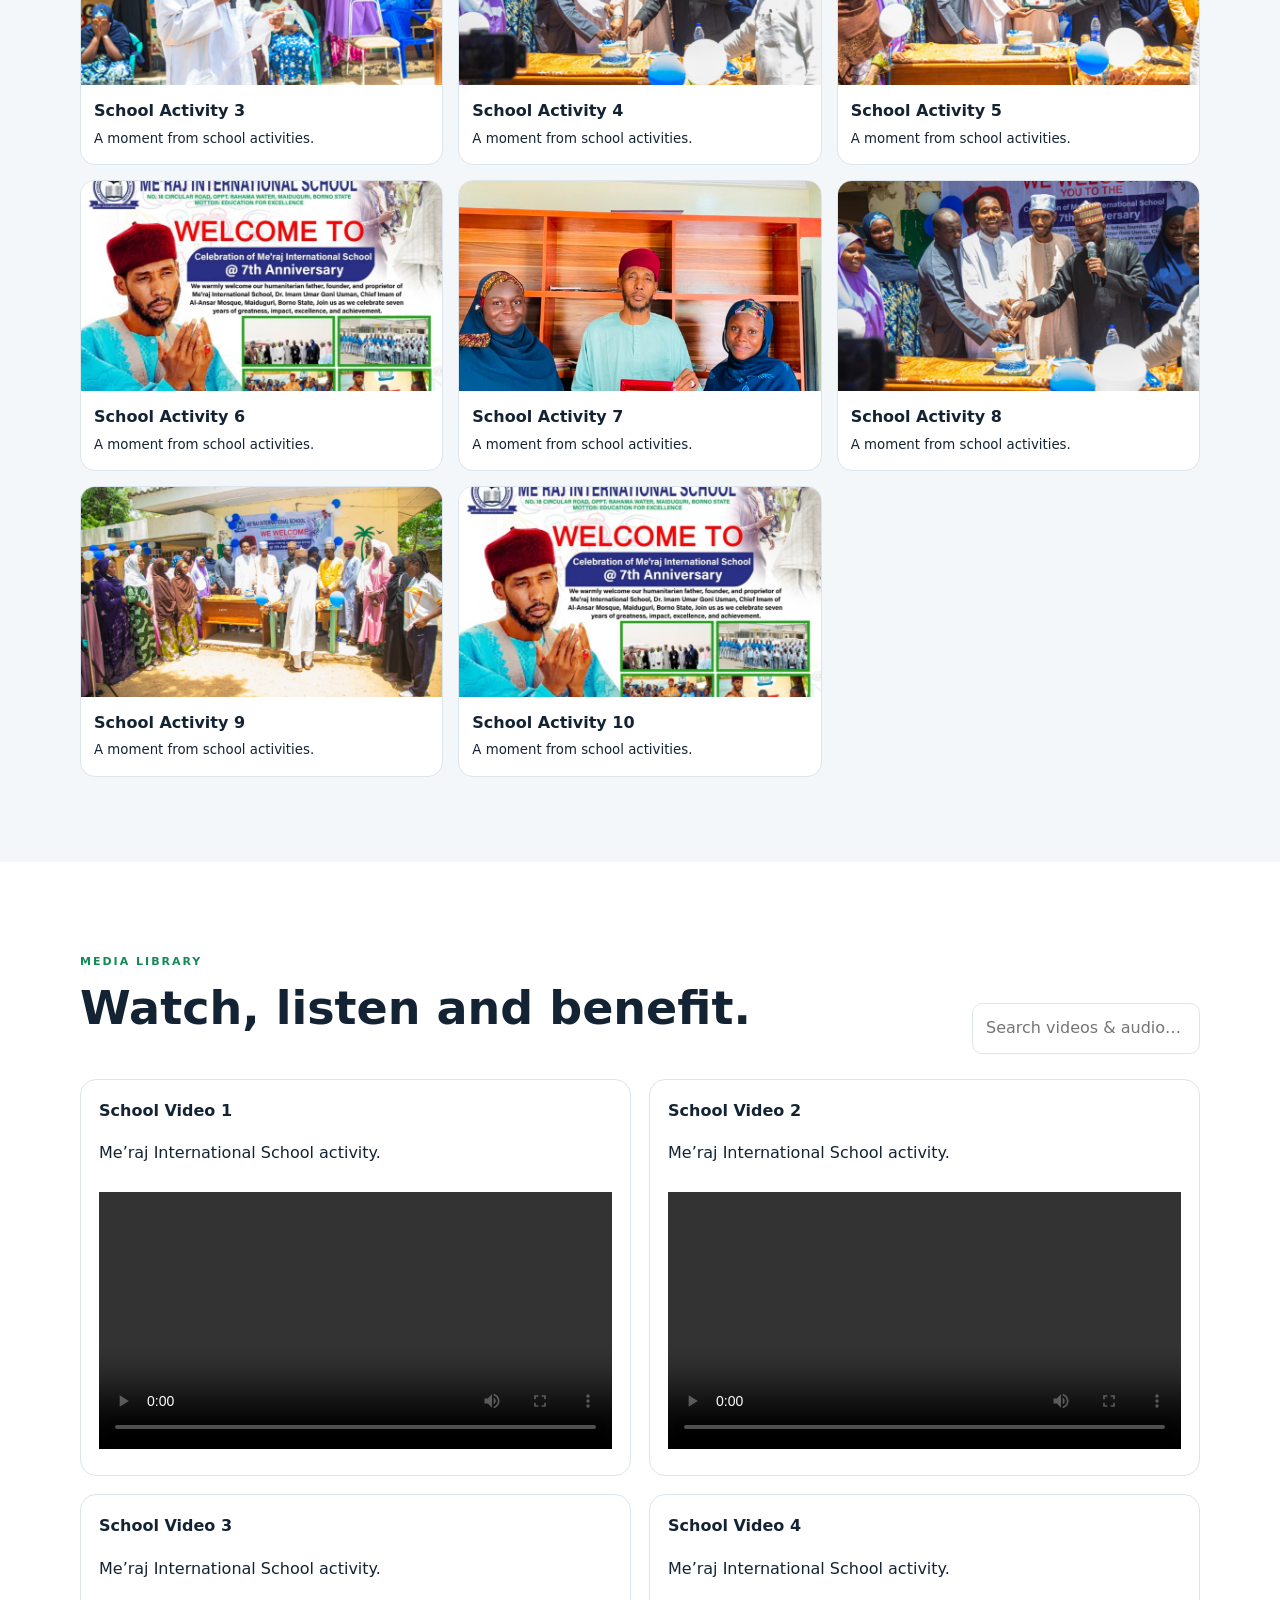
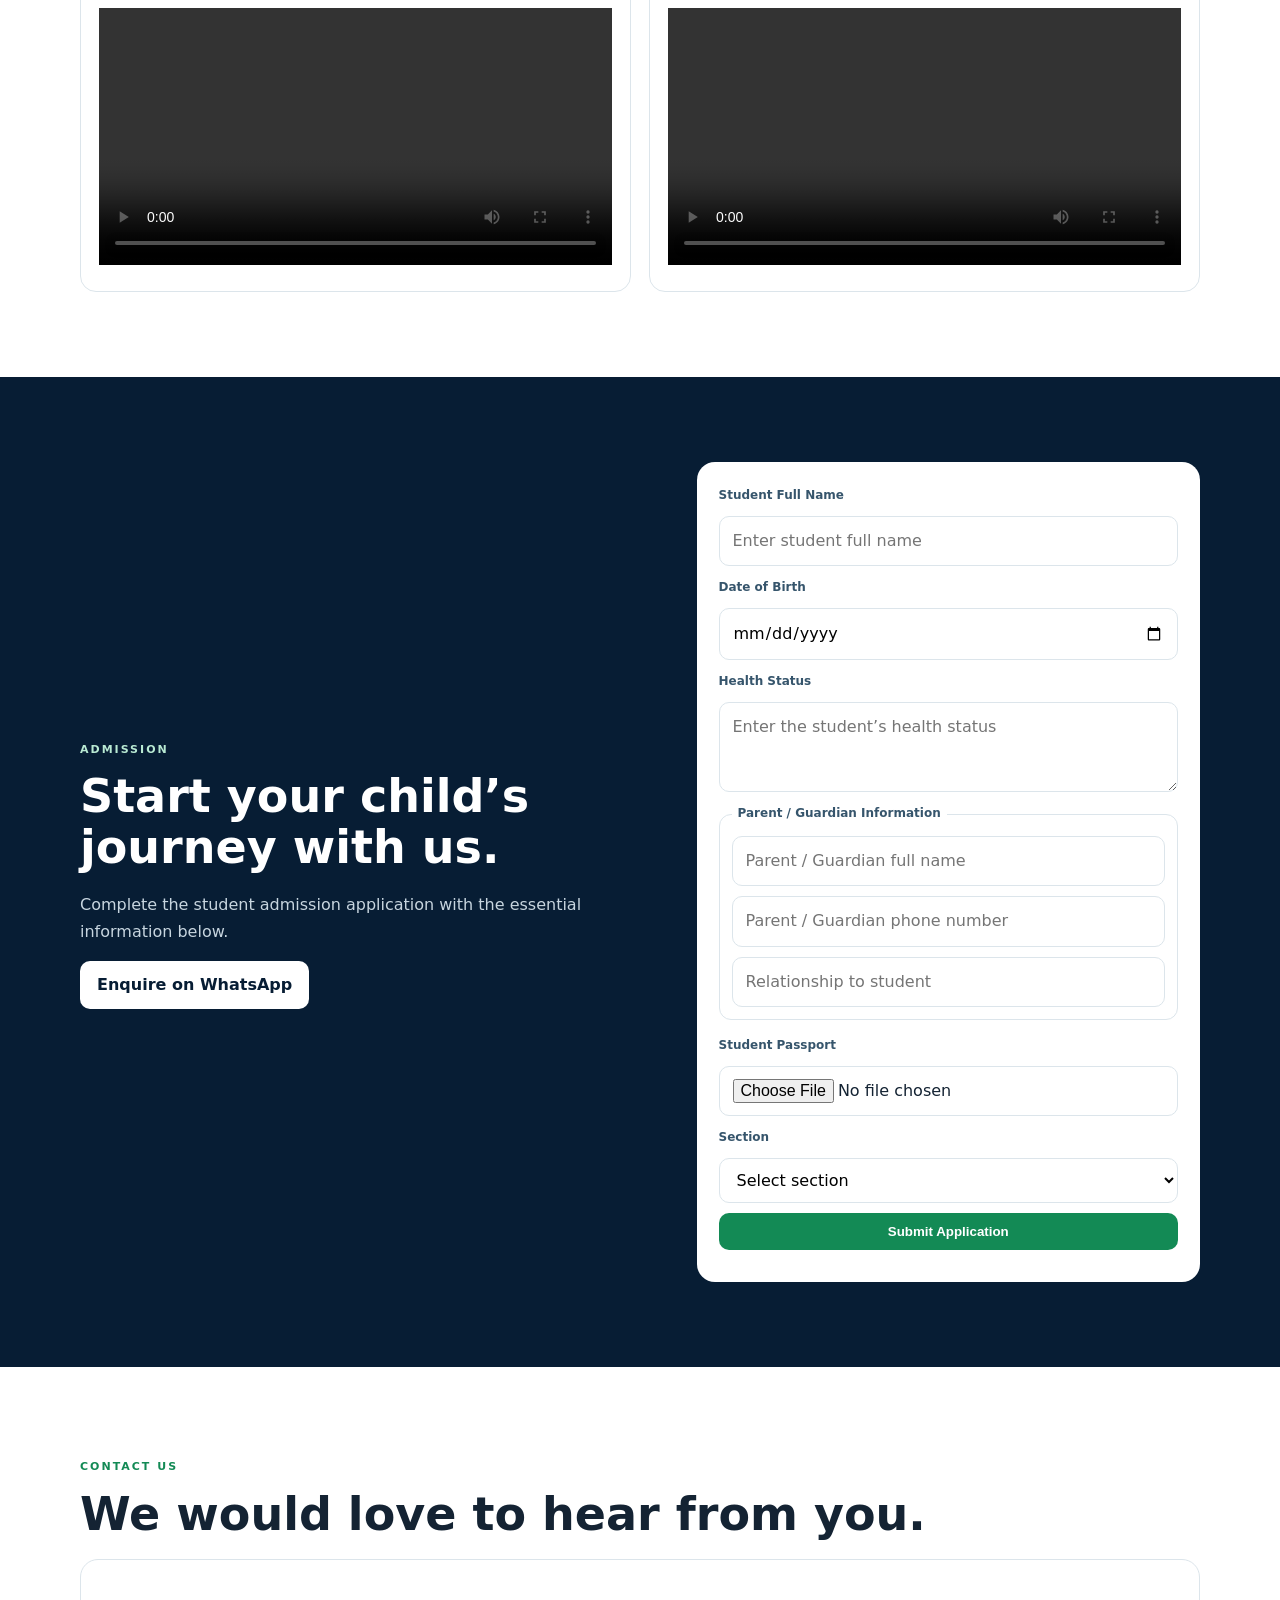
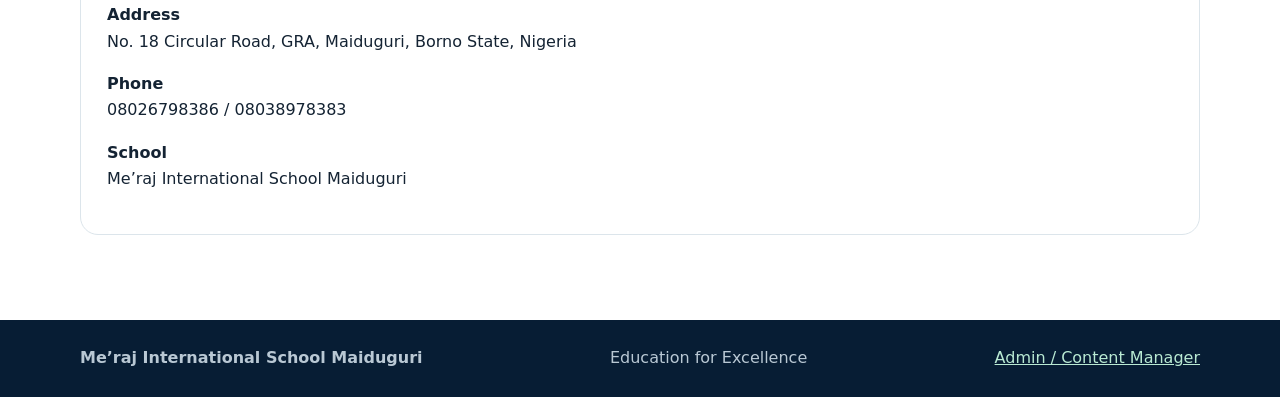
==== commit d5d9bc2a: "Add files via upload" ====
--- a/index.html
+++ b/index.html
@@ -1,5 +1,5 @@
 <!doctype html><html lang="en"><head><meta charset="utf-8"><meta name="viewport" content="width=device-width,initial-scale=1"><meta name="description" content="Me’raj International School Maiduguri — Education for Excellence. Nursery, Primary and Secondary education with Western Education, Islamic Studies and Arabic Language."><meta name="theme-color" content="#0b2a4a"><title>Me’raj International School Maiduguri | Education for Excellence</title><link rel="stylesheet" href="style.css"></head><body>
-<header class="site-header"><div class="topbar"><div class="container topbar-inner"><span>No. 18 Circular Road, GRA, Maiduguri, Borno State</span><span>08026798386 · 08038978383</span></div></div><nav class="nav container"><a class="brand" href="#home"><span class="brand-mark" id="logoMark">M</span><span><b>Me’raj International School</b><small>Maiduguri · Education for Excellence</small></span></a><button class="menu" aria-label="Menu">☰</button><div class="links"><a href="#home">Home</a><a href="#about">About</a><a href="#programmes">Programmes</a><a href="#sections">Sections</a><a href="#gallery">Gallery</a><a href="#media">Videos & Audio</a><a href="#contact">Contact</a><a class="apply" href="#admission">Apply</a><button id="langBtn" class="lang">العربية</button></div></nav></header>
+<header class="site-header"><div class="topbar"><div class="container topbar-inner"><span>No. 18 Circular Road, GRA, Maiduguri, Borno State</span><span>08026798386 · 08038978383</span></div></div><nav class="nav container"><a class="brand" href="#home"><span class="brand-mark" id="logoMark"><img src="assets/logo.jpg" alt="Me’raj International School logo"></span><span><b>Me’raj International School</b><small>Maiduguri · Education for Excellence</small></span></a><button class="menu" aria-label="Menu">☰</button><div class="links"><a href="#home">Home</a><a href="#about">About</a><a href="#programmes">Programmes</a><a href="#sections">Sections</a><a href="#gallery">Gallery</a><a href="#media">Videos & Audio</a><a href="#contact">Contact</a><a class="apply" href="#admission">Apply</a><button id="langBtn" class="lang">العربية</button></div></nav></header>
 <main>
 <section id="home" class="hero"><div class="hero-bg hero-bg-a" aria-hidden="true"></div><div class="hero-bg hero-bg-b" aria-hidden="true"></div><div class="container hero-grid"><div><span class="eyebrow">WELCOME TO ME’RAJ INTERNATIONAL SCHOOL</span><h1>Education for <em>Excellence.</em></h1><p>Quality, balanced and purposeful education that develops learners academically, morally, spiritually and socially.</p><div class="hero-actions"><a class="btn primary" href="#admission">Apply for Admission</a><a class="btn ghost" href="#about">Discover Our School</a></div><div class="trust"><span>✓ Academic Excellence</span><span>✓ Islamic Values</span><span>✓ Arabic Language</span></div></div><div class="hero-card"><img src="assets/images/school-anniversary.jpg" alt="Me’raj International School" onerror="this.style.display='none'"><div class="hero-card-bottom"><b>Growing with excellence</b><span>Nursery · Primary · Secondary</span></div></div></div></section>
 <section id="about" class="section"><div class="container two"><div><span class="eyebrow">ABOUT OUR SCHOOL</span><h2>Building confident, responsible future leaders.</h2><p>Me’raj International School Maiduguri is committed to providing quality, balanced and purposeful education for children and young learners.</p><p>Our approach combines Western Education with Islamic Studies and Arabic Language, enabling learners to develop intellectually, morally, spiritually and socially.</p></div><div class="info-card"><h3>Our Vision</h3><p>To become a leading educational institution that produces academically excellent, morally upright, confident and responsible future leaders.</p><h3>Our Mission</h3><p>To provide quality and comprehensive education through effective teaching, modern learning approaches, Islamic values and character development in a safe and supportive school environment.</p></div></div></section>
@@ -7,6 +7,6 @@
 <section id="programmes" class="section"><div class="container"><span class="eyebrow">OUR PROGRAMMES</span><h2>Western, Islamic & Arabic education.</h2><div class="programme-grid"><div><h3>Western Education</h3><p>English Language, Mathematics, Basic Science, Computer Studies, Agricultural Science, C.C.A., History, Religion and National Values, Home Economics and Handwriting.</p></div><div><h3>Islamic Studies</h3><p>Qur’an, Hadith, Fiqh, Tawheed and Islamic Religious Studies, with emphasis on worship, manners and good character.</p></div><div><h3>Arabic Language</h3><p>Arabic Language and Mutalaa (Arabic Reading and Comprehension), building reading, writing, vocabulary and comprehension.</p></div></div><div class="values"><b>Core Values</b><span>Academic Excellence</span><span>Discipline</span><span>Integrity</span><span>Good Character</span><span>Respect</span><span>Responsibility</span><span>Hard Work</span><span>Islamic Values</span><span>Creativity</span><span>Leadership</span></div></div></section>
 <section id="gallery" class="section tinted"><div class="container"><div class="section-head"><div><span class="eyebrow">SCHOOL GALLERY</span><h2>Moments of learning and excellence.</h2></div><select id="galleryFilter"><option value="all">All categories</option><option value="events">Events</option><option value="academic">Academic</option><option value="islamic">Islamic</option></select></div><div id="galleryGrid" class="gallery"></div></div></section>
 <section id="media" class="section"><div class="container"><div class="section-head"><div><span class="eyebrow">MEDIA LIBRARY</span><h2>Watch, listen and benefit.</h2></div><input id="mediaSearch" class="search" placeholder="Search videos & audio…"></div><div id="mediaGrid" class="media-grid"></div></div></section>
-<section id="admission" class="section dark"><div class="container two"><div><span class="eyebrow light">ADMISSION</span><h2>Start your child’s journey with us.</h2><p>Send an admission enquiry and the school can follow up with you.</p><a class="btn lightbtn" href="https://wa.me/2348026798386?text=Assalamu%20alaikum%2C%20I%20would%20like%20to%20enquire%20about%20admission%20at%20Me%E2%80%99raj%20International%20School." target="_blank">Enquire on WhatsApp</a></div><form id="admissionForm"><input required name="name" placeholder="Student / Parent name"><input required name="phone" placeholder="Phone number"><select name="section"><option>Nursery</option><option>Primary</option><option>Secondary</option></select><textarea name="message" placeholder="Admission enquiry"></textarea><button class="btn primary" type="submit">Submit Enquiry</button><small id="formMsg"></small></form></div></section>
+<section id="admission" class="section dark"><div class="container two"><div><span class="eyebrow light">ADMISSION</span><h2>Start your child’s journey with us.</h2><p>Complete the student admission application with the essential information below.</p><a class="btn lightbtn" href="https://wa.me/2348026798386?text=Assalamu%20alaikum%2C%20I%20would%20like%20to%20enquire%20about%20admission%20at%20Me%E2%80%99raj%20International%20School." target="_blank">Enquire on WhatsApp</a></div><form id="admissionForm" enctype="multipart/form-data"><label for="studentFullName">Student Full Name</label><input id="studentFullName" required name="studentFullName" placeholder="Enter student full name"><label for="dateOfBirth">Date of Birth</label><input id="dateOfBirth" required name="dateOfBirth" type="date"><label for="healthStatus">Health Status</label><textarea id="healthStatus" required name="healthStatus" placeholder="Enter the student’s health status"></textarea><fieldset><legend>Parent / Guardian Information</legend><input required name="guardianName" placeholder="Parent / Guardian full name"><input required name="guardianPhone" type="tel" placeholder="Parent / Guardian phone number"><input required name="guardianRelationship" placeholder="Relationship to student"></fieldset><label for="studentPassport">Student Passport</label><input id="studentPassport" required name="studentPassport" type="file" accept="image/*"><label for="sectionSelect">Section</label><select id="sectionSelect" required name="section"><option value="" selected disabled>Select section</option><option value="Nursery">Nursery</option><option value="Primary School">Primary School</option><option value="Secondary School">Secondary School</option></select><button class="btn primary" type="submit">Submit Application</button><small id="formMsg" role="status"></small></form></div></section>
 <section id="contact" class="section"><div class="container contact"><div><span class="eyebrow">CONTACT US</span><h2>We would love to hear from you.</h2></div><div class="contact-box"><p><b>Address</b><br>No. 18 Circular Road, GRA, Maiduguri, Borno State, Nigeria</p><p><b>Phone</b><br>08026798386 / 08038978383</p><p><b>School</b><br>Me’raj International School Maiduguri</p></div></div></section>
 </main><footer><div class="container"><b>Me’raj International School Maiduguri</b><span>Education for Excellence</span><a href="admin.html">Admin / Content Manager</a></div></footer><a class="wa" href="https://wa.me/2348026798386" target="_blank" aria-label="WhatsApp">☏</a><dialog id="sectionDialog"><div id="sectionContent"></div><button onclick="sectionDialog.close()">Close</button></dialog><script src="app.js"></script></body></html>
--- a/style.css
+++ b/style.css
@@ -1 +1 @@
-:root{--navy:#0b2a4a;--blue:#145a8d;--green:#138a55;--gold:#d6ad4d;--ink:#142333;--muted:#647487;--soft:#f3f7fa;--line:#dce5eb}*{box-sizing:border-box}html{scroll-behavior:smooth}body{margin:0;font-family:Inter,system-ui,-apple-system,Segoe UI,sans-serif;color:var(--ink);line-height:1.65}.container{width:min(1120px,92%);margin:auto}.topbar{background:var(--navy);color:#dfeaf2;font-size:12px}.topbar-inner{display:flex;justify-content:space-between;padding:7px 0}.nav{min-height:78px;display:flex;align-items:center;justify-content:space-between}.brand{display:flex;gap:11px;align-items:center;color:var(--navy);text-decoration:none}.brand-mark{width:48px;height:48px;border-radius:14px;background:linear-gradient(145deg,var(--green),var(--navy));color:#fff;display:grid;place-items:center;font-size:24px;font-weight:800}.brand small{display:block;color:var(--muted);font-size:11px}.links{display:flex;align-items:center;gap:20px}.links a{color:var(--ink);text-decoration:none;font-size:14px;font-weight:650}.apply,.primary{background:var(--green)!important;color:#fff!important}.apply,.btn{border:0;border-radius:10px;padding:11px 17px!important}.lang{border:1px solid var(--line);background:white;border-radius:9px;padding:8px 12px}.menu{display:none;background:none;border:0;font-size:27px}.hero{position:relative;isolation:isolate;overflow:hidden;background:linear-gradient(120deg,#eef7f3,#eef5fa);padding:80px 0}.hero-bg{position:absolute;inset:0;background-position:center;background-size:cover;background-repeat:no-repeat;opacity:0;z-index:-2;transition:opacity 1.5s ease-in-out}.hero-bg::after{content:"";position:absolute;inset:0;background:linear-gradient(120deg,rgba(238,247,243,.94),rgba(238,245,250,.88))}.hero-bg.active{opacity:.28}.hero-grid{position:relative;z-index:1}.hero-grid,.two{display:grid;grid-template-columns:1.05fr .95fr;gap:60px;align-items:center}.eyebrow{font-size:11px;letter-spacing:2px;font-weight:800;color:var(--green)}h1{font-size:clamp(45px,6vw,74px);line-height:1.02;margin:14px 0}h1 em{color:var(--green);font-style:normal}h2{font-size:clamp(30px,4vw,46px);line-height:1.1;margin:10px 0 20px}h3{margin-bottom:8px}.hero p{font-size:18px;color:var(--muted);max-width:650px}.hero-actions{display:flex;gap:12px;margin:25px 0}.btn{text-decoration:none;display:inline-block;font-weight:750;cursor:pointer}.ghost{border:1px solid var(--navy);color:var(--navy)}.trust{display:flex;gap:18px;flex-wrap:wrap;color:#486274;font-size:13px}.hero-card{background:#fff;border-radius:22px;overflow:hidden;box-shadow:0 20px 60px #0b2a4a18;border:1px solid var(--line)}.hero-card img{display:block;width:100%;height:390px;object-fit:cover}.hero-card-bottom{padding:17px 20px;display:flex;justify-content:space-between;gap:15px}.hero-card-bottom span{color:var(--muted);font-size:13px}.section{padding:85px 0}.tinted{background:var(--soft)}.info-card,.cards article,.programme-grid>div,.contact-box{border:1px solid var(--line);border-radius:18px;padding:26px;background:#fff}.cards{display:grid;grid-template-columns:repeat(3,1fr);gap:18px}.num{color:var(--green);font-weight:800}.textbtn{border:0;background:none;padding:0;color:var(--green);font-weight:800;cursor:pointer}.programme-grid{display:grid;grid-template-columns:repeat(3,1fr);gap:18px}.values{margin-top:25px;display:flex;gap:9px;flex-wrap:wrap}.values span,.values b{border:1px solid var(--line);border-radius:30px;padding:7px 12px;font-size:12px}.values b{background:var(--navy);color:#fff}.section-head{display:flex;justify-content:space-between;align-items:end;gap:20px;margin-bottom:25px}.gallery{display:grid;grid-template-columns:repeat(3,1fr);gap:15px}.gallery-item{background:#fff;border-radius:15px;overflow:hidden;border:1px solid var(--line)}.gallery-item img{width:100%;height:210px;object-fit:cover;display:block}.gallery-item div{padding:13px}.search,select,input,textarea{font:inherit;border:1px solid var(--line);border-radius:10px;padding:11px 13px;background:#fff}.media-grid{display:grid;grid-template-columns:repeat(2,1fr);gap:18px}.media-card{border:1px solid var(--line);border-radius:16px;padding:18px}.media-card video,.media-card audio{width:100%;margin-top:10px}.dark{background:var(--navy);color:#fff}.dark p{color:#c7d5df}.light{color:#b9ead3}.lightbtn{background:#fff;color:var(--navy)}form{display:grid;gap:12px;background:#fff;padding:22px;border-radius:18px}form textarea{min-height:110px}footer{background:#071d34;color:#b9c8d4;padding:25px}footer .container{display:flex;justify-content:space-between;gap:20px}footer a{color:#b9ead3}.wa{position:fixed;right:20px;bottom:20px;width:54px;height:54px;border-radius:50%;display:grid;place-items:center;background:var(--green);color:#fff;text-decoration:none;font-size:27px;box-shadow:0 10px 30px #0003}dialog{border:0;border-radius:18px;padding:25px;max-width:520px;box-shadow:0 20px 70px #0005}@media(max-width:850px){.links{display:none;position:absolute;top:78px;left:0;right:0;background:#fff;padding:18px 5%;flex-direction:column;align-items:stretch;box-shadow:0 15px 30px #0001;z-index:5}.links.open{display:flex}.menu{display:block}.hero{padding:55px 0}.hero-grid,.two{grid-template-columns:1fr;gap:30px}.hero-card img{height:280px}.cards,.programme-grid,.gallery{grid-template-columns:1fr}.media-grid{grid-template-columns:1fr}.topbar-inner{display:none}footer .container{flex-direction:column}.section{padding:60px 0}}
+:root{--navy:#071d34;--blue:#145a8d;--light-blue:#5bb9f2;--green:#138a55;--gold:#d6ad4d;--ink:#142333;--muted:#647487;--soft:#f3f7fa;--line:#dce5eb}*{box-sizing:border-box}html{scroll-behavior:smooth}body{margin:0;font-family:Inter,system-ui,-apple-system,Segoe UI,sans-serif;color:var(--ink);line-height:1.65}.container{width:min(1120px,92%);margin:auto}.topbar{background:var(--navy);color:#dfeaf2;font-size:12px}.topbar-inner{display:flex;justify-content:space-between;padding:7px 0}.nav{min-height:78px;display:flex;align-items:center;justify-content:space-between}.brand{display:flex;gap:11px;align-items:center;color:var(--navy);text-decoration:none}.brand-mark{width:48px;height:48px;border-radius:14px;background:linear-gradient(145deg,var(--blue),var(--navy));color:#fff;display:grid;place-items:center;font-size:24px;font-weight:800;overflow:hidden;box-shadow:0 8px 20px rgba(7,29,52,.18)}.brand-mark img{width:100%;height:100%;object-fit:cover;display:block}.brand small{display:block;color:var(--muted);font-size:11px}.links{display:flex;align-items:center;gap:20px}.links a{color:var(--ink);text-decoration:none;font-size:14px;font-weight:650}.apply,.primary{background:var(--green)!important;color:#fff!important}.apply,.btn{border:0;border-radius:10px;padding:11px 17px!important}.lang{border:1px solid var(--line);background:white;border-radius:9px;padding:8px 12px}.menu{display:none;background:none;border:0;font-size:27px}.hero{position:relative;isolation:isolate;overflow:hidden;background:radial-gradient(circle at 78% 18%,rgba(91,185,242,.22),transparent 28%),linear-gradient(125deg,#071d34 0%,#0b2a4a 52%,#123f67 100%);padding:80px 0;color:#fff}.hero::before,.hero::after{content:"";position:absolute;border-radius:50%;pointer-events:none;z-index:-1}.hero::before{width:340px;height:340px;right:-90px;top:-100px;background:rgba(91,185,242,.12);box-shadow:0 0 90px rgba(91,185,242,.18)}.hero::after{width:220px;height:220px;left:-100px;bottom:-90px;background:rgba(20,90,141,.18);box-shadow:0 0 80px rgba(20,90,141,.22)}.hero-bg{position:absolute;inset:0;background-position:center;background-size:cover;background-repeat:no-repeat;opacity:0;z-index:-2;transition:opacity 1.5s ease-in-out}.hero-bg::after{content:"";position:absolute;inset:0;background:linear-gradient(120deg,rgba(7,29,52,.82),rgba(11,42,74,.72),rgba(20,90,141,.56))}.hero-bg.active{opacity:.24;animation:heroZoom 8s ease-in-out infinite alternate}.hero-grid{position:relative;z-index:1}.hero-grid,.two{display:grid;grid-template-columns:1.05fr .95fr;gap:60px;align-items:center}.eyebrow{font-size:11px;letter-spacing:2px;font-weight:800;color:var(--green)}h1{font-size:clamp(45px,6vw,74px);line-height:1.02;margin:14px 0}h1 em{color:var(--green);font-style:normal}h2{font-size:clamp(30px,4vw,46px);line-height:1.1;margin:10px 0 20px}h3{margin-bottom:8px}.hero p{font-size:18px;color:#d8e9f6;max-width:650px}.hero .eyebrow{color:var(--light-blue)}.hero h1 em{color:var(--light-blue)}.hero .trust{color:#c8e1f1}.hero .ghost{border-color:#9ed8f8;color:#fff;background:rgba(255,255,255,.04)}.hero-actions{display:flex;gap:12px;margin:25px 0}.btn{text-decoration:none;display:inline-block;font-weight:750;cursor:pointer}.ghost{border:1px solid var(--navy);color:var(--navy)}.trust{display:flex;gap:18px;flex-wrap:wrap;color:#486274;font-size:13px}.hero-card{background:#fff;border-radius:22px;overflow:hidden;box-shadow:0 20px 60px #0b2a4a18;border:1px solid var(--line)}.hero-card img{display:block;width:100%;height:390px;object-fit:cover}.hero-card-bottom{padding:17px 20px;display:flex;justify-content:space-between;gap:15px}.hero-card-bottom span{color:var(--muted);font-size:13px}.section{padding:85px 0}.tinted{background:var(--soft)}.info-card,.cards article,.programme-grid>div,.contact-box{border:1px solid var(--line);border-radius:18px;padding:26px;background:#fff}.cards{display:grid;grid-template-columns:repeat(3,1fr);gap:18px}.num{color:var(--green);font-weight:800}.textbtn{border:0;background:none;padding:0;color:var(--green);font-weight:800;cursor:pointer}.programme-grid{display:grid;grid-template-columns:repeat(3,1fr);gap:18px}.values{margin-top:25px;display:flex;gap:9px;flex-wrap:wrap}.values span,.values b{border:1px solid var(--line);border-radius:30px;padding:7px 12px;font-size:12px}.values b{background:var(--navy);color:#fff}.section-head{display:flex;justify-content:space-between;align-items:end;gap:20px;margin-bottom:25px}.gallery{display:grid;grid-template-columns:repeat(3,1fr);gap:15px}.gallery-item{background:#fff;border-radius:15px;overflow:hidden;border:1px solid var(--line)}.gallery-item img{width:100%;height:210px;object-fit:cover;display:block}.gallery-item div{padding:13px}.search,select,input,textarea{font:inherit;border:1px solid var(--line);border-radius:10px;padding:11px 13px;background:#fff}.media-grid{display:grid;grid-template-columns:repeat(2,1fr);gap:18px}.media-card{border:1px solid var(--line);border-radius:16px;padding:18px}.media-card video,.media-card audio{width:100%;margin-top:10px}.dark{background:var(--navy);color:#fff}.dark p{color:#c7d5df}.light{color:#b9ead3}.lightbtn{background:#fff;color:var(--navy)}form{display:grid;gap:10px;background:#fff;padding:22px;border-radius:18px;color:var(--ink)}form label{font-size:12px;font-weight:800;color:#36556c;margin-top:2px}form textarea{min-height:90px}form fieldset{border:1px solid var(--line);border-radius:12px;padding:12px;margin:2px 0 4px;display:grid;gap:10px}form legend{font-size:12px;font-weight:800;color:#36556c;padding:0 6px}footer{background:#071d34;color:#b9c8d4;padding:25px}footer .container{display:flex;justify-content:space-between;gap:20px}footer a{color:#b9ead3}.wa{position:fixed;right:20px;bottom:20px;width:54px;height:54px;border-radius:50%;display:grid;place-items:center;background:var(--green);color:#fff;text-decoration:none;font-size:27px;box-shadow:0 10px 30px #0003}dialog{border:0;border-radius:18px;padding:25px;max-width:520px;box-shadow:0 20px 70px #0005}@keyframes heroZoom{from{transform:scale(1)}to{transform:scale(1.04)}}@media(max-width:850px){.links{display:none;position:absolute;top:78px;left:0;right:0;background:#fff;padding:18px 5%;flex-direction:column;align-items:stretch;box-shadow:0 15px 30px #0001;z-index:5}.links.open{display:flex}.menu{display:block}.hero{padding:55px 0}.hero-grid,.two{grid-template-columns:1fr;gap:30px}.hero-card img{height:280px}.cards,.programme-grid,.gallery{grid-template-columns:1fr}.media-grid{grid-template-columns:1fr}.topbar-inner{display:none}footer .container{flex-direction:column}.section{padding:60px 0}}
